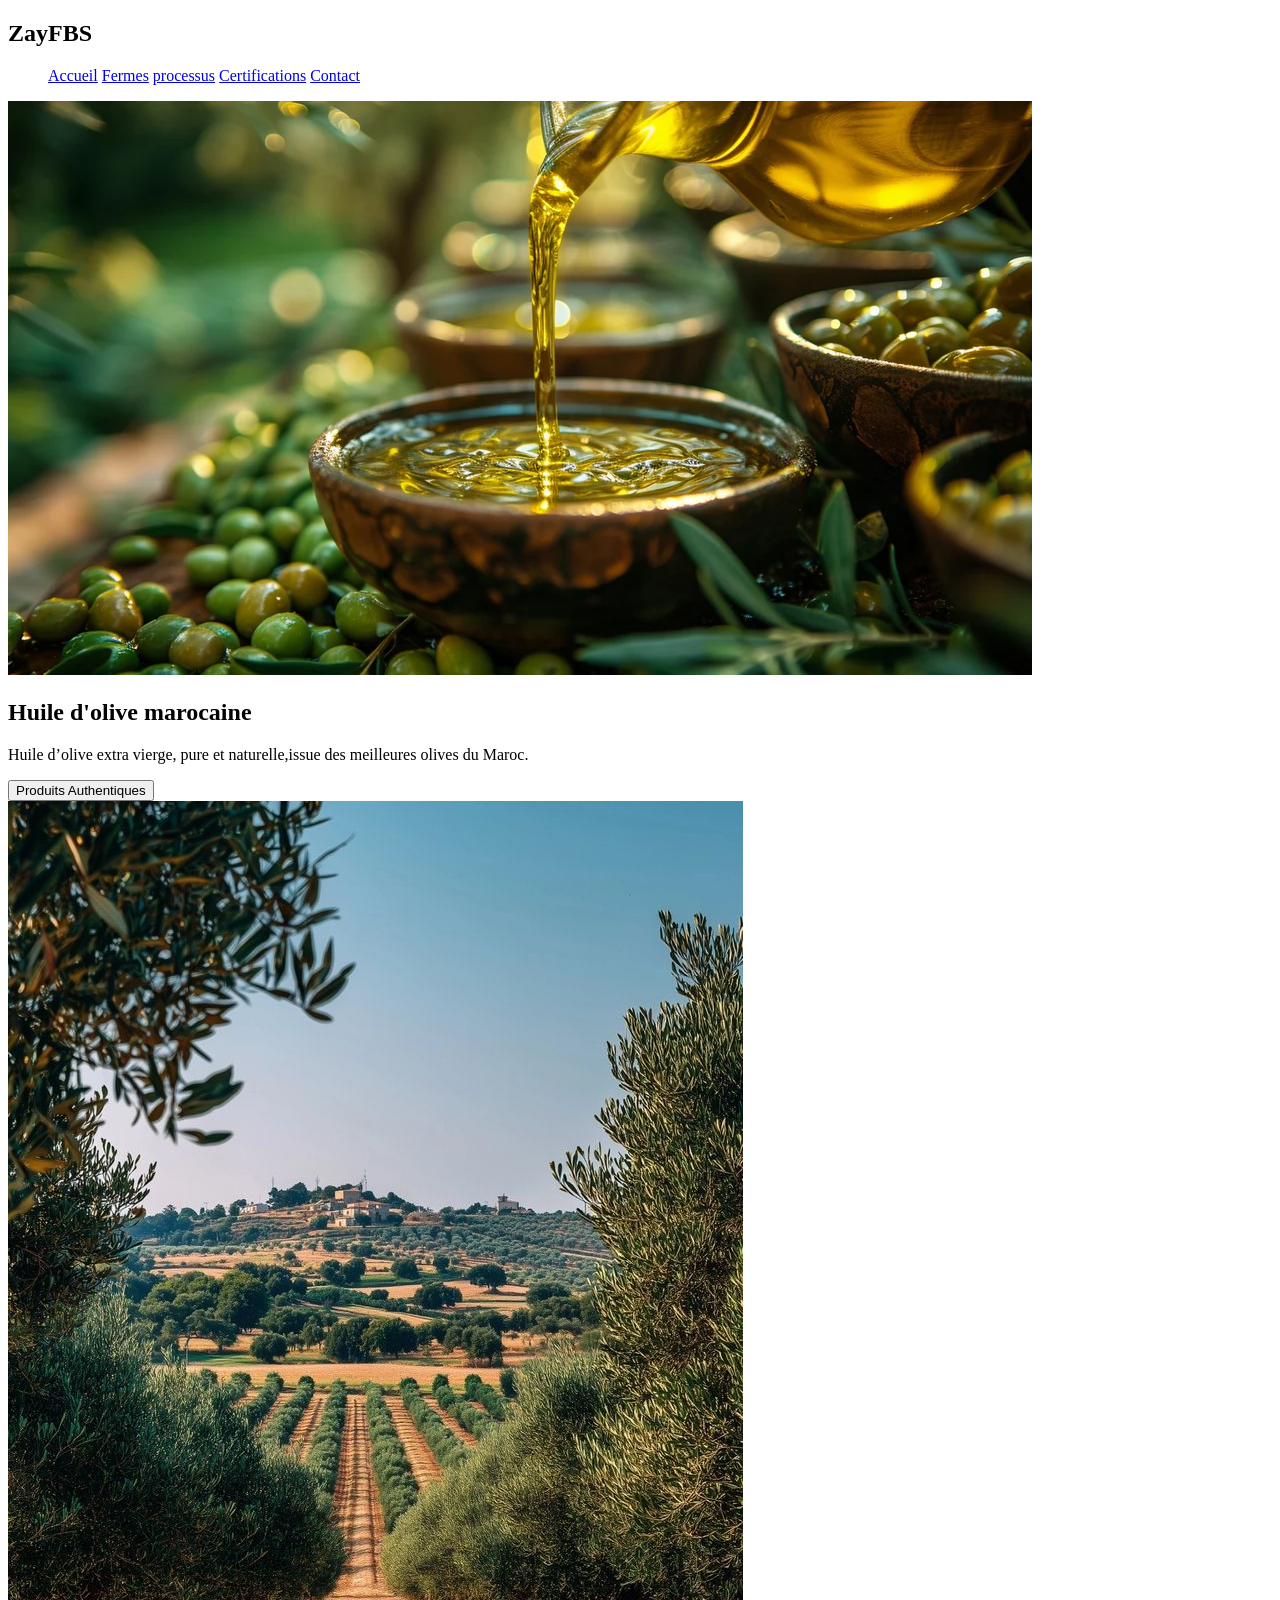
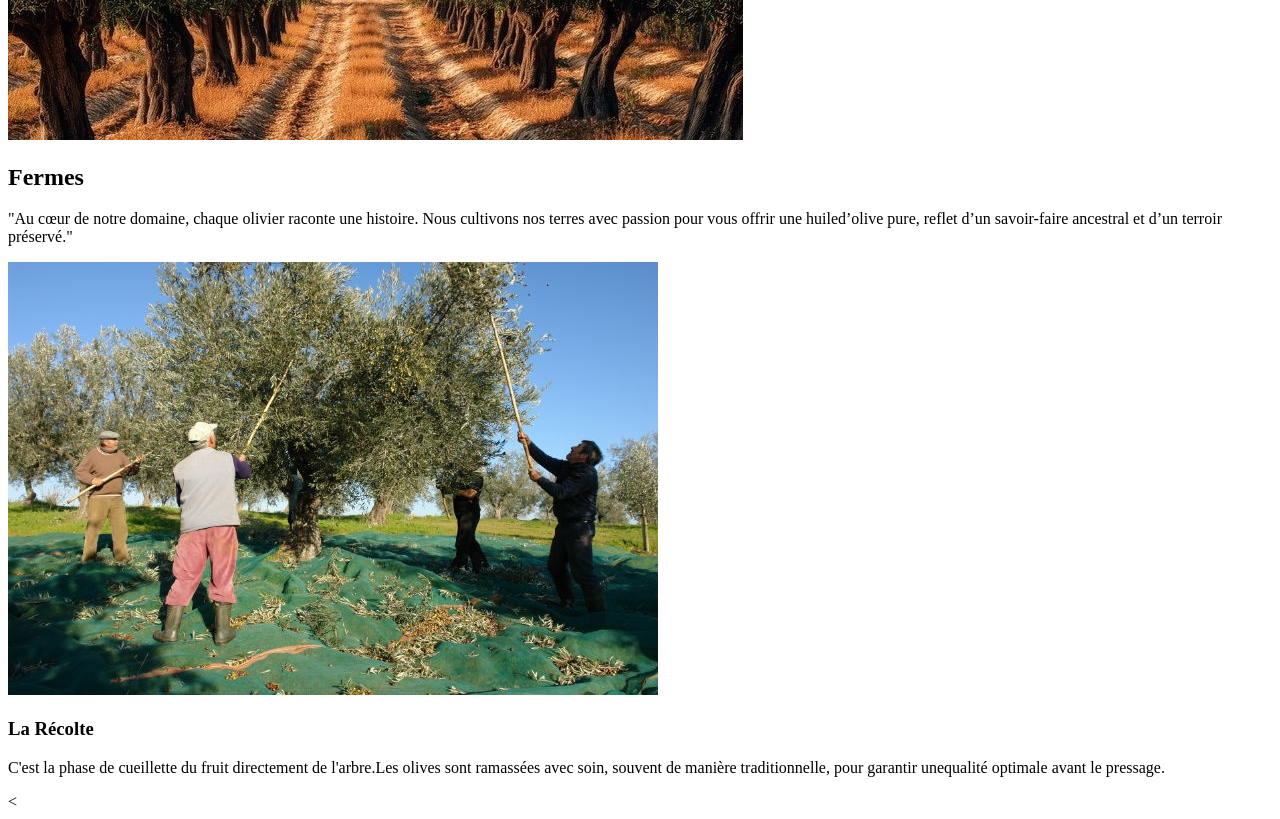
==== index.html @ ec57be5f "# Please enter the commit message for your changes. Lines starting # with '#' will be ignored, and a" ====
<!DOCTYPE html>
<html lang="en">
<head>
    <meta charset="UTF-8">
    <meta name="viewport" content="width=device-width, initial-scale=1.0">
    <title>ZayFBS</title>
</head>
<body>
   <header>
        <nav class="navbar">
            <h1 class="logo">ZayFBS</h1>
            <ul class="menu">
                <a href="#accueil">Accueil</a>
                <a href="fermes">Fermes</a>
                <a href="#favoris">processus</a>
                <a href="#certifications">Certifications</a>
                <a href="#contact">Contact</a>
            </ul>
        </nav>
        <section id="Accueil" class="hero">
        <img src="image/back.webp" alt="ZayFBS">
        <div class="hero-content">
            <h1>Huile d'olive marocaine</h1>
            <p>Huile d’olive extra vierge, pure et naturelle,issue des meilleures olives du Maroc.</p>
            <button>Produits Authentiques</button>
        </div>
    </section>
    <section>
        <div class="img">
        <img src="image/fermes.jpg">
        </div>
        <div class="img-content">
        <h1>Fermes</h1>
        <p>"Au cœur de notre domaine, chaque olivier raconte une histoire. 
            Nous cultivons nos terres avec passion pour vous offrir une huiled’olive pure, reflet d’un savoir-faire ancestral et d’un terroir préservé."</p>
            </div>
        </section>
    <section>
        <div class="card">
    <img src="image/E1.jpg">
    </div>
    <div class="card-content">
        <h3>La Récolte</h3>
        <p>C'est la phase de cueillette du fruit directement de l'arbre.Les olives sont ramassées avec soin, souvent
de manière traditionnelle, pour garantir unequalité optimale avant le pressage.</p>
    </div>
<
        
    </section>
    </header>
</body>
</html>
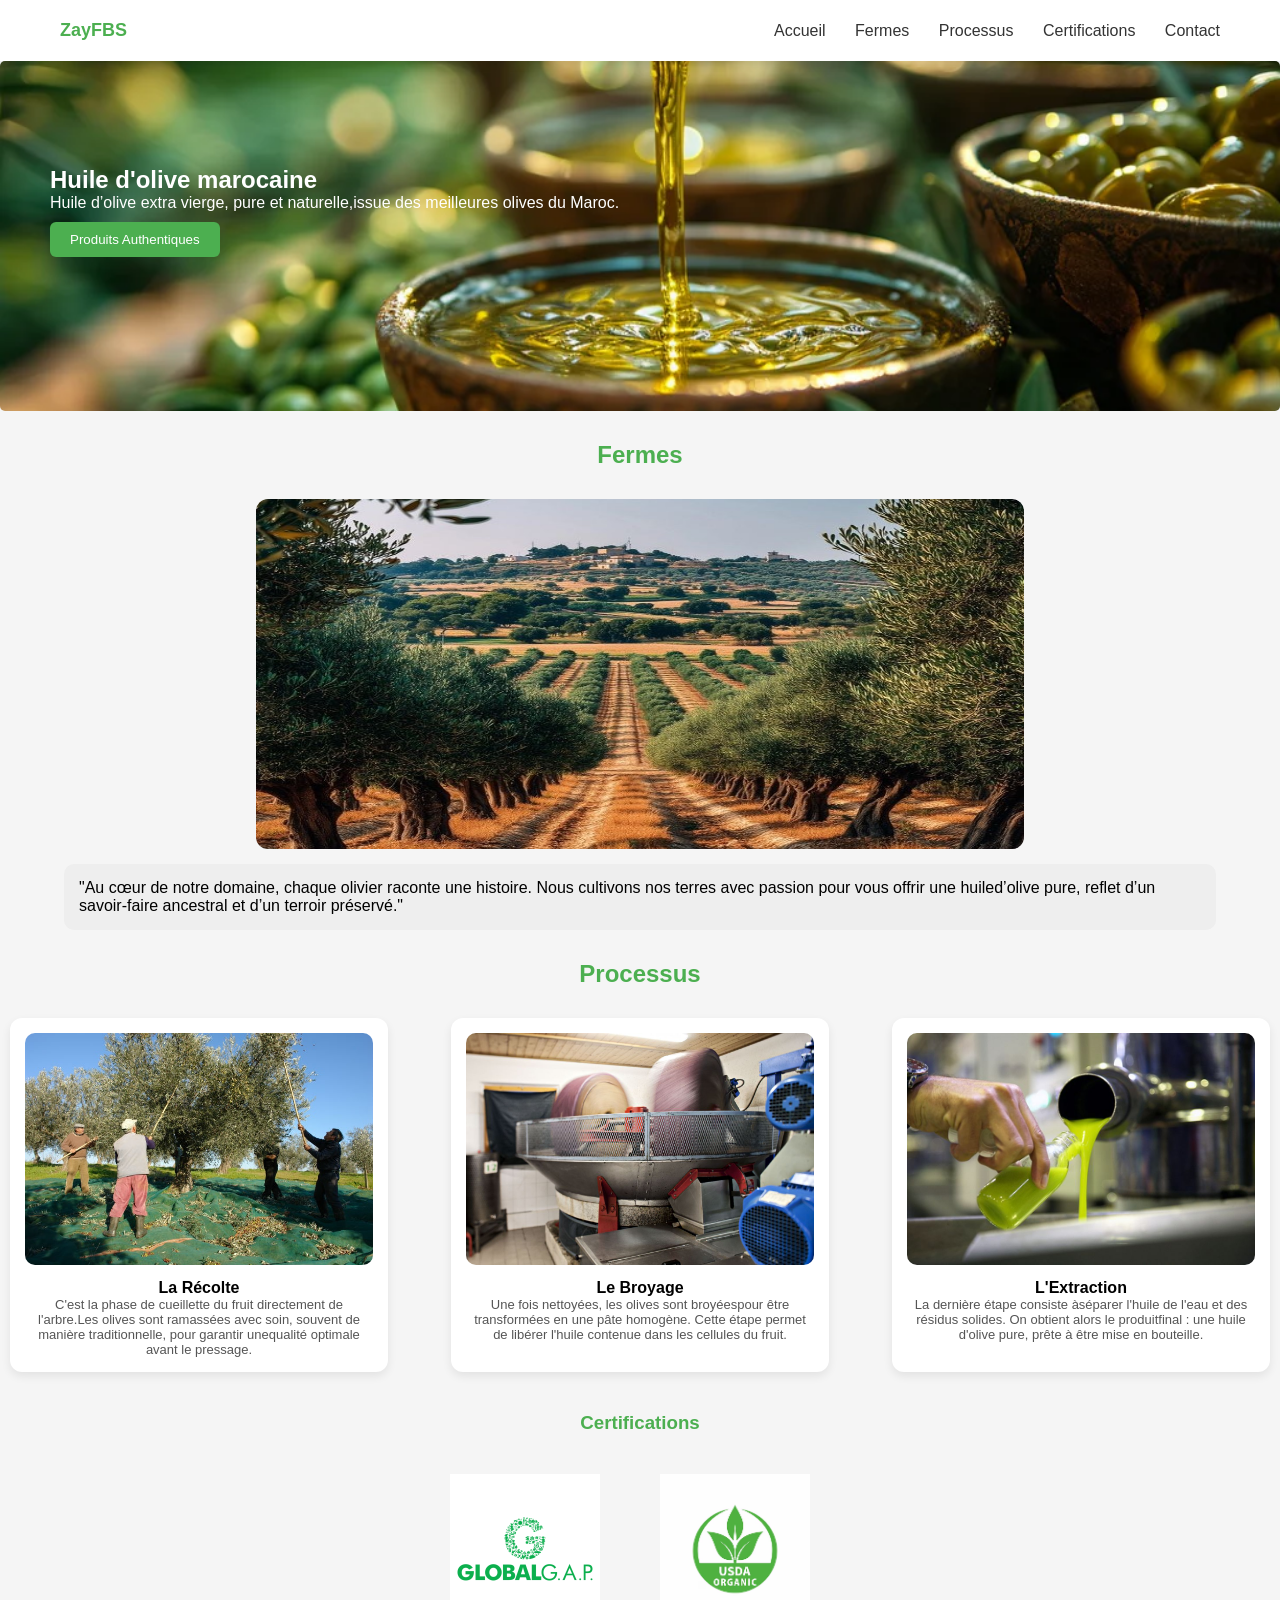
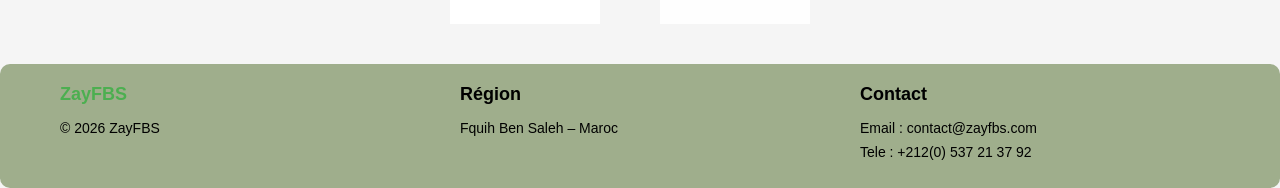
==== commit 32951d7f: "# Please enter the commit message for your changes. Lines starting # with '#' will be ignored, and a" ====
--- a/index.html
+++ b/index.html
@@ -4,20 +4,22 @@
     <meta charset="UTF-8">
     <meta name="viewport" content="width=device-width, initial-scale=1.0">
     <title>ZayFBS</title>
+    <link rel="stylesheet" href="style.css">
 </head>
 <body>
    <header>
         <nav class="navbar">
-            <h1 class="logo">ZayFBS</h1>
-            <ul class="menu">
-                <a href="#accueil">Accueil</a>
-                <a href="fermes">Fermes</a>
-                <a href="#favoris">processus</a>
-                <a href="#certifications">Certifications</a>
-                <a href="#contact">Contact</a>
-            </ul>
-        </nav>
-        <section id="Accueil" class="hero">
+    <h1 class="logo">ZayFBS</h1>
+    <ul class="nav-menu">
+        <a href="#accueil">Accueil</a>
+        <a href="#Fermes">Fermes</a>
+        <a href="#Processus">Processus</a>
+        <a href="#Certifications">Certifications</a>
+<a href="#contact">Contact</a>
+    </ul>
+</nav>
+         </header>
+        <section  class="hero">
         <img src="image/back.webp" alt="ZayFBS">
         <div class="hero-content">
             <h1>Huile d'olive marocaine</h1>
@@ -25,28 +27,65 @@
             <button>Produits Authentiques</button>
         </div>
     </section>
-    <section>
+    <section id="Fermes">
+         <h1 class="title">Fermes</h1>
         <div class="img">
         <img src="image/fermes.jpg">
+
         </div>
-        <div class="img-content">
-        <h1>Fermes</h1>
+        <div class="title-content">
         <p>"Au cœur de notre domaine, chaque olivier raconte une histoire. 
             Nous cultivons nos terres avec passion pour vous offrir une huiled’olive pure, reflet d’un savoir-faire ancestral et d’un terroir préservé."</p>
             </div>
         </section>
-    <section>
-        <div class="card">
-    <img src="image/E1.jpg">
-    </div>
-    <div class="card-content">
-        <h3>La Récolte</h3>
-        <p>C'est la phase de cueillette du fruit directement de l'arbre.Les olives sont ramassées avec soin, souvent
+        <section id="Processus">
+    <h2 class="processus-title">Processus</h2>
+    
+    <div class="processus-grid">
+        <div class="processus-item">
+            <img src="image/E1.jpg" alt="La Récolte">
+            <h1>La Récolte</h1>
+            <p>C'est la phase de cueillette du fruit directement de l'arbre.Les olives sont ramassées avec soin, souvent
 de manière traditionnelle, pour garantir unequalité optimale avant le pressage.</p>
-    </div>
-<
+            </div>
+ <div class="processus-item">
+            <img src="image/E2.jpg" alt="Le Broyage">
+            <h1>Le Broyage</h1>
+            <p>Une fois nettoyées, les olives sont broyéespour être transformées en une pâte homogène.
+ Cette étape permet de libérer l'huile contenue dans les cellules du fruit.</p>
+            </div>
+<div class="processus-item">
+                <img src="image/E3.jpg" alt=" L'Extraction">
+                <h1> L'Extraction</h1>
+                <p>La dernière étape consiste àséparer l'huile de l'eau et des résidus solides. On obtient alors le produitfinal : 
+                    une huile d'olive pure, prête à être mise en bouteille.</p>
+            </div>
+        </section>
         
-    </section>
-    </header>
-</body>
+        <h3 class="Certifications-title">Certifications</h3>
+        <section id="Certifications">
+            
+            <div class="img-Certifications">
+                <img src="image/gap.png">
+          
+            <div class="img-Certifications">
+                <img src="image/us.avif">
+            </div>
+         </section>
+         <footer>
+        <div class="footer-logo">
+            <h2>ZayFBS</h2>
+            <p>© 2026 ZayFBS</p>
+       </div>
+       <div class="footer-Région">
+            <h2>Région</h2>
+            <p>Fquih Ben Saleh – Maroc</p>
+       </div>
+       <div id="contact" class="footer-contact">
+        <h2> Contact</h2>
+        <p>Email : contact@zayfbs.com</p>
+        <p>Tele : +212(0) 537 21 37 92</p>
+     </div>
+   </footer>
+    </body>
 </html>
--- a/style.css
+++ b/style.css
@@ -0,0 +1,220 @@
+/*RESET */
+* {
+    margin: 0;
+    padding: 0px ;
+    box-sizing: border-box;
+}
+
+body {
+    font-family: Arial, sans-serif;
+    background: #f5f5f5;
+    overflow-x: hidden;
+}
+header {
+    position: sticky;
+    top: 0;
+    z-index: 1000;
+}
+
+/*NAVBAR STICKY*/
+.navbar {
+    display: flex;
+    justify-content: space-between;
+    align-items: center;
+    border-bottom: 1px solid var(--border);
+  box-shadow: 0 4px 12px rgba(0, 0, 0, 0.05);
+
+    padding: 20px 60px;
+    background: white;
+    box-shadow: 0 2px 10px rgba(0,0,0,0.1);
+}
+
+.logo {
+    color: #4CAF50;
+    font-size: large;
+}
+
+.nav-menu a {
+    margin-left: 25px;
+    text-decoration: none;
+    color: #333;
+}
+
+.nav-menu a:hover {
+    color: #4CAF50;
+}
+
+/* HERO*/
+.hero {
+    position: relative;
+    height: 350px;
+}
+
+.hero img {
+    width: 100%;
+    height: 100%;
+    object-fit: cover;
+    border-radius: 5px;
+}
+
+.hero-content {
+    position: absolute;
+    top: 30%;
+    left: 50px;
+    color: white;
+}
+
+.hero-content button {
+    margin-top: 10px;
+    padding: 10px 20px;
+    background: #4CAF50;
+    border: none;
+    color: white;
+    border-radius: 6px;
+}
+
+/* FERMES */
+.title {
+    margin: 30px;
+    color: #4CAF50;
+    text-align: center;
+}
+
+.img img {
+    width: 60%;
+    display: block;
+    margin: auto;
+    border-radius: 12px;
+    height: 350px;
+
+}
+
+.title-content {
+    width: 90%;
+    margin: 15px auto;
+    background: #eee;
+    padding: 15px;
+    border-radius: 10px;
+}
+
+/*PROCESSUS*/
+.processus-section {
+    padding: 30px;
+}
+
+.processus-title {
+    color: #4CAF50;
+    margin: 30px;
+    text-align: center;
+}
+
+/* SPACE BETWEEN */
+.processus-grid {
+    display: flex;
+    justify-content: space-between;
+    gap: 20px;
+    padding: 0px 10px 0px 10px;;
+}
+
+/* cards */
+.processus-item {
+    width: 30%;
+    background: white;
+    padding: 15px;
+    border-radius: 12px;
+    box-shadow: 0 4px 10px rgba(0,0,0,0.08);
+}
+
+.processus-item img {
+    width: 100%;
+    border-radius: 10px;
+    margin-bottom: 10px;
+}
+
+.processus-item h1 {
+    font-size: 16px;
+    text-align: center;
+}
+
+.processus-item p {
+    font-size: 13px;
+    color: #555;
+    text-align: center;
+}
+
+/* CERTIFICATIONS CENTER  */
+
+#Certifications{
+    display: flex;
+    justify-content: center;
+   
+}
+.Certifications-title {
+    padding: 40px 40px 0px 40px;
+    text-align: center; 
+    color: #4CAF50;
+}
+
+.img-Certifications {
+    display: flex;
+    gap: 40px;
+    margin: 20px;
+    justify-content: center;
+    align-items: center;
+    
+}
+
+.img-Certifications img {
+    width: 150px;
+    
+}
+
+/* ================= FOOTER ================= */
+footer {
+    background: #9fae8c; 
+    color: black;
+    padding: 20px 60px;
+    border-radius: 10px;
+}
+
+/* grid layout */
+footer {
+    display: grid;
+    grid-template-columns: repeat(3, 1fr);
+    gap: 40px;
+}
+
+/* titles */
+footer h2 {
+    color: black;
+    font-size: 18px;
+    margin-bottom: 15px;
+}
+
+/* text */
+footer p {
+    font-size: 14px;
+    margin-bottom: 8px;
+    color: black;
+}
+
+/* logo special */
+.footer-logo h2 {
+    color: #4CAF50;
+}
+
+/* hover effect */
+footer p:hover {
+    color: white;
+    cursor: pointer;
+    transition: 0.3s;
+}
+
+
+/* responsive */
+@media (max-width: 768px) {
+    footer {
+        grid-template-columns: 1fr;
+        text-align: center;
+    }
+}
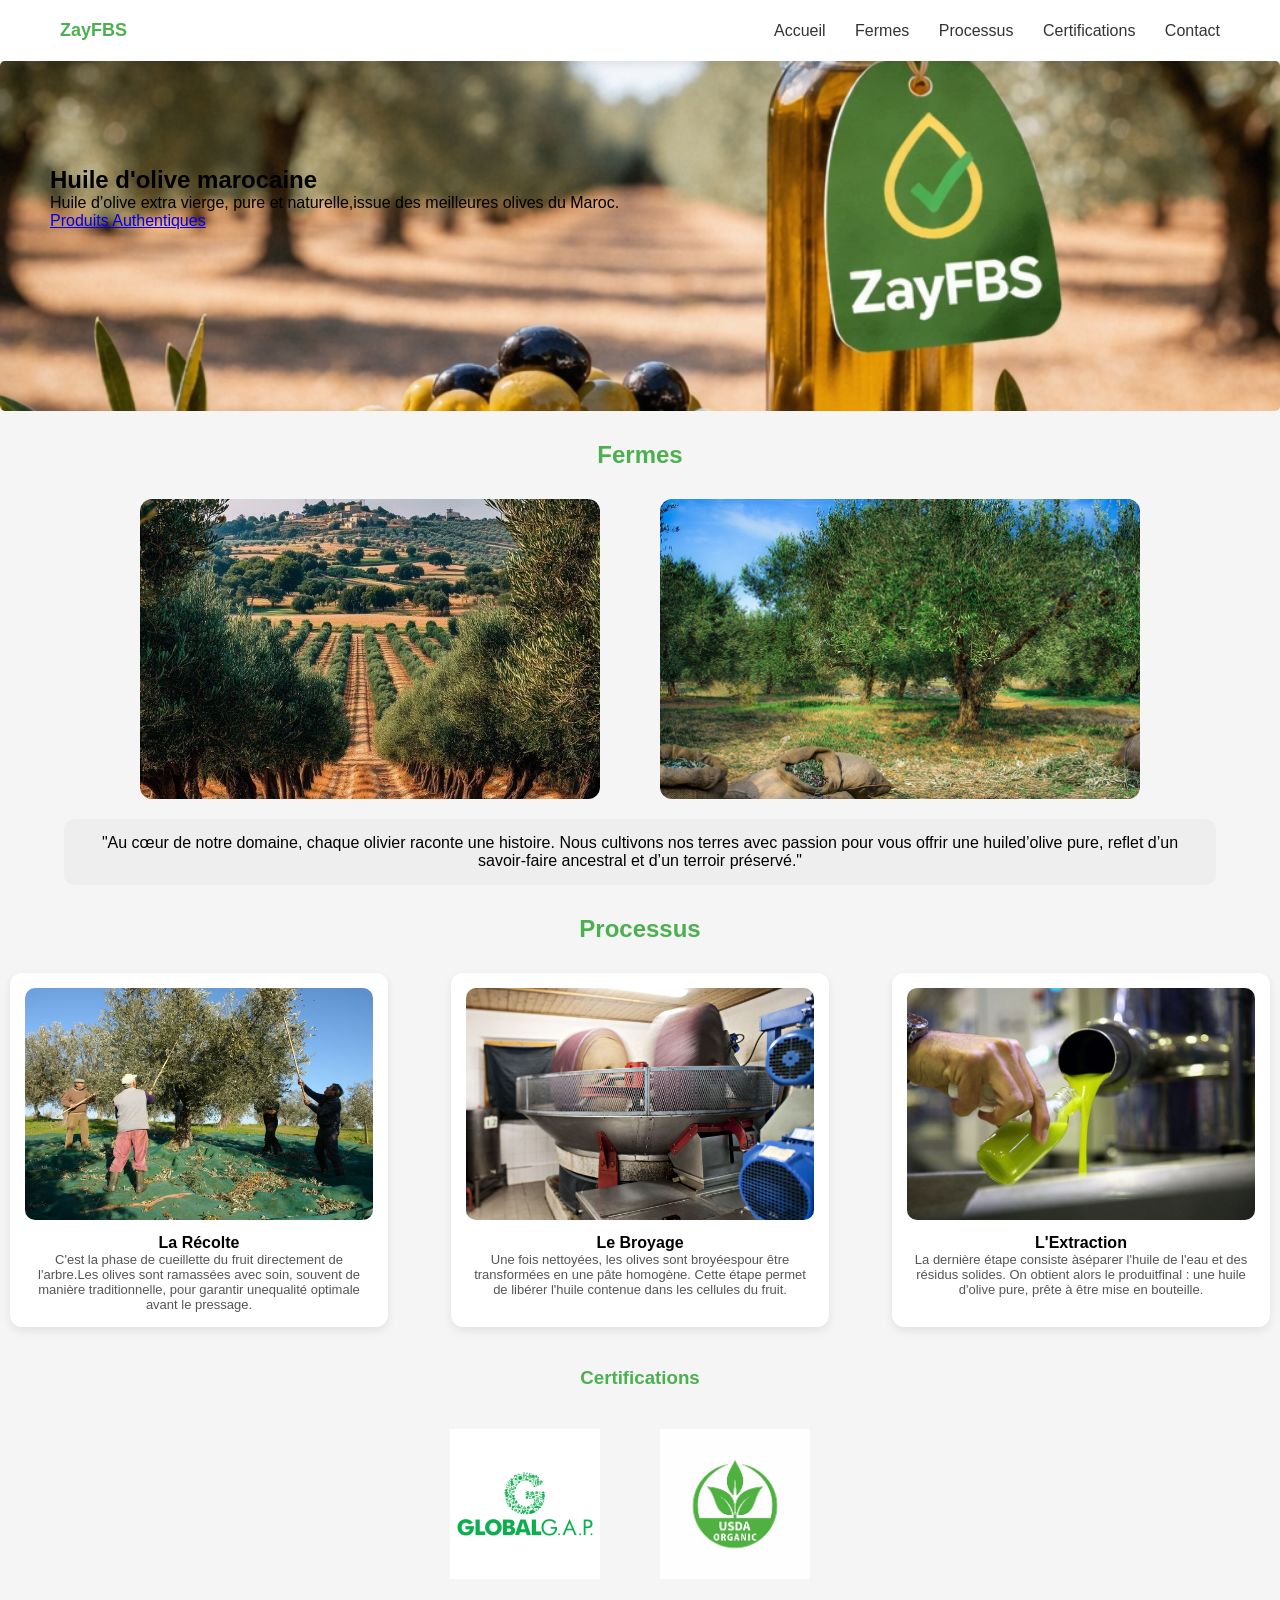
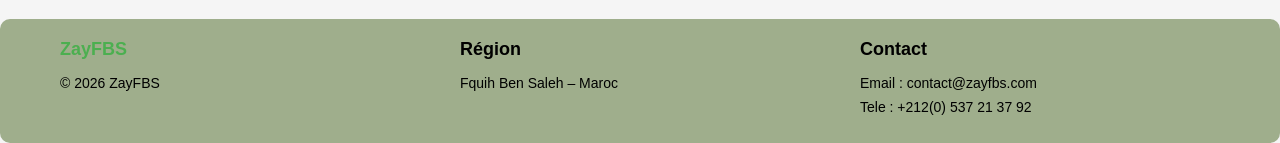
==== commit 544ec077: "# Please enter the commit message for your changes. Lines starting # with '#' will be ignored, and a" ====
--- a/index.html
+++ b/index.html
@@ -15,23 +15,25 @@
         <a href="#Fermes">Fermes</a>
         <a href="#Processus">Processus</a>
         <a href="#Certifications">Certifications</a>
-<a href="#contact">Contact</a>
+        <a href="#contact">Contact</a>
     </ul>
 </nav>
          </header>
         <section  class="hero">
-        <img src="image/back.webp" alt="ZayFBS">
+        <img src="image/ferme L.png" alt="ZayFBS">
         <div class="hero-content">
             <h1>Huile d'olive marocaine</h1>
             <p>Huile d’olive extra vierge, pure et naturelle,issue des meilleures olives du Maroc.</p>
-            <button>Produits Authentiques</button>
+            <a href="produits.html"class="btn">Produits Authentiques</a>
         </div>
     </section>
     <section id="Fermes">
          <h1 class="title">Fermes</h1>
-        <div class="img">
+         <div class="Fermes-grid">
+        
         <img src="image/fermes.jpg">
-
+        <img src="image/fermes 2.jpg">
+             
         </div>
         <div class="title-content">
         <p>"Au cœur de notre domaine, chaque olivier raconte une histoire. 
--- a/style.css
+++ b/style.css
@@ -4,6 +4,9 @@
     padding: 0px ;
     box-sizing: border-box;
 }
+html{
+    scroll-behavior: smooth;
+}
 
 body {
     font-family: Arial, sans-serif;
@@ -57,21 +60,22 @@
     border-radius: 5px;
 }
 
-.hero-content {
+.hero-content  {
     position: absolute;
     top: 30%;
     left: 50px;
-    color: white;
-}
-
-.hero-content button {
+    color: black
+}
+
+/* .hero-content  {
     margin-top: 10px;
     padding: 10px 20px;
     background: #4CAF50;
     border: none;
-    color: white;
-    border-radius: 6px;
-}
+    color:black;
+    border-radius: 10px;
+   
+} */
 
 /* FERMES */
 .title {
@@ -80,21 +84,32 @@
     text-align: center;
 }
 
-.img img {
-    width: 60%;
-    display: block;
+/* container dyal images */
+.Fermes-grid {
+    display: flex;
+    justify-content: center;   
+    gap: 60px;                 
+    width: 100%;             
+    max-width: 1000px;         
     margin: auto;
+}
+
+/* images */
+.Fermes-grid img {
+    width: 48%;                
+    height: 300px;
+    object-fit: cover;
     border-radius: 12px;
-    height: 350px;
-
-}
-
+}
+
+/* text */
 .title-content {
     width: 90%;
-    margin: 15px auto;
+    margin: 20px auto;
     background: #eee;
     padding: 15px;
     border-radius: 10px;
+    text-align: center;
 }
 
 /*PROCESSUS*/
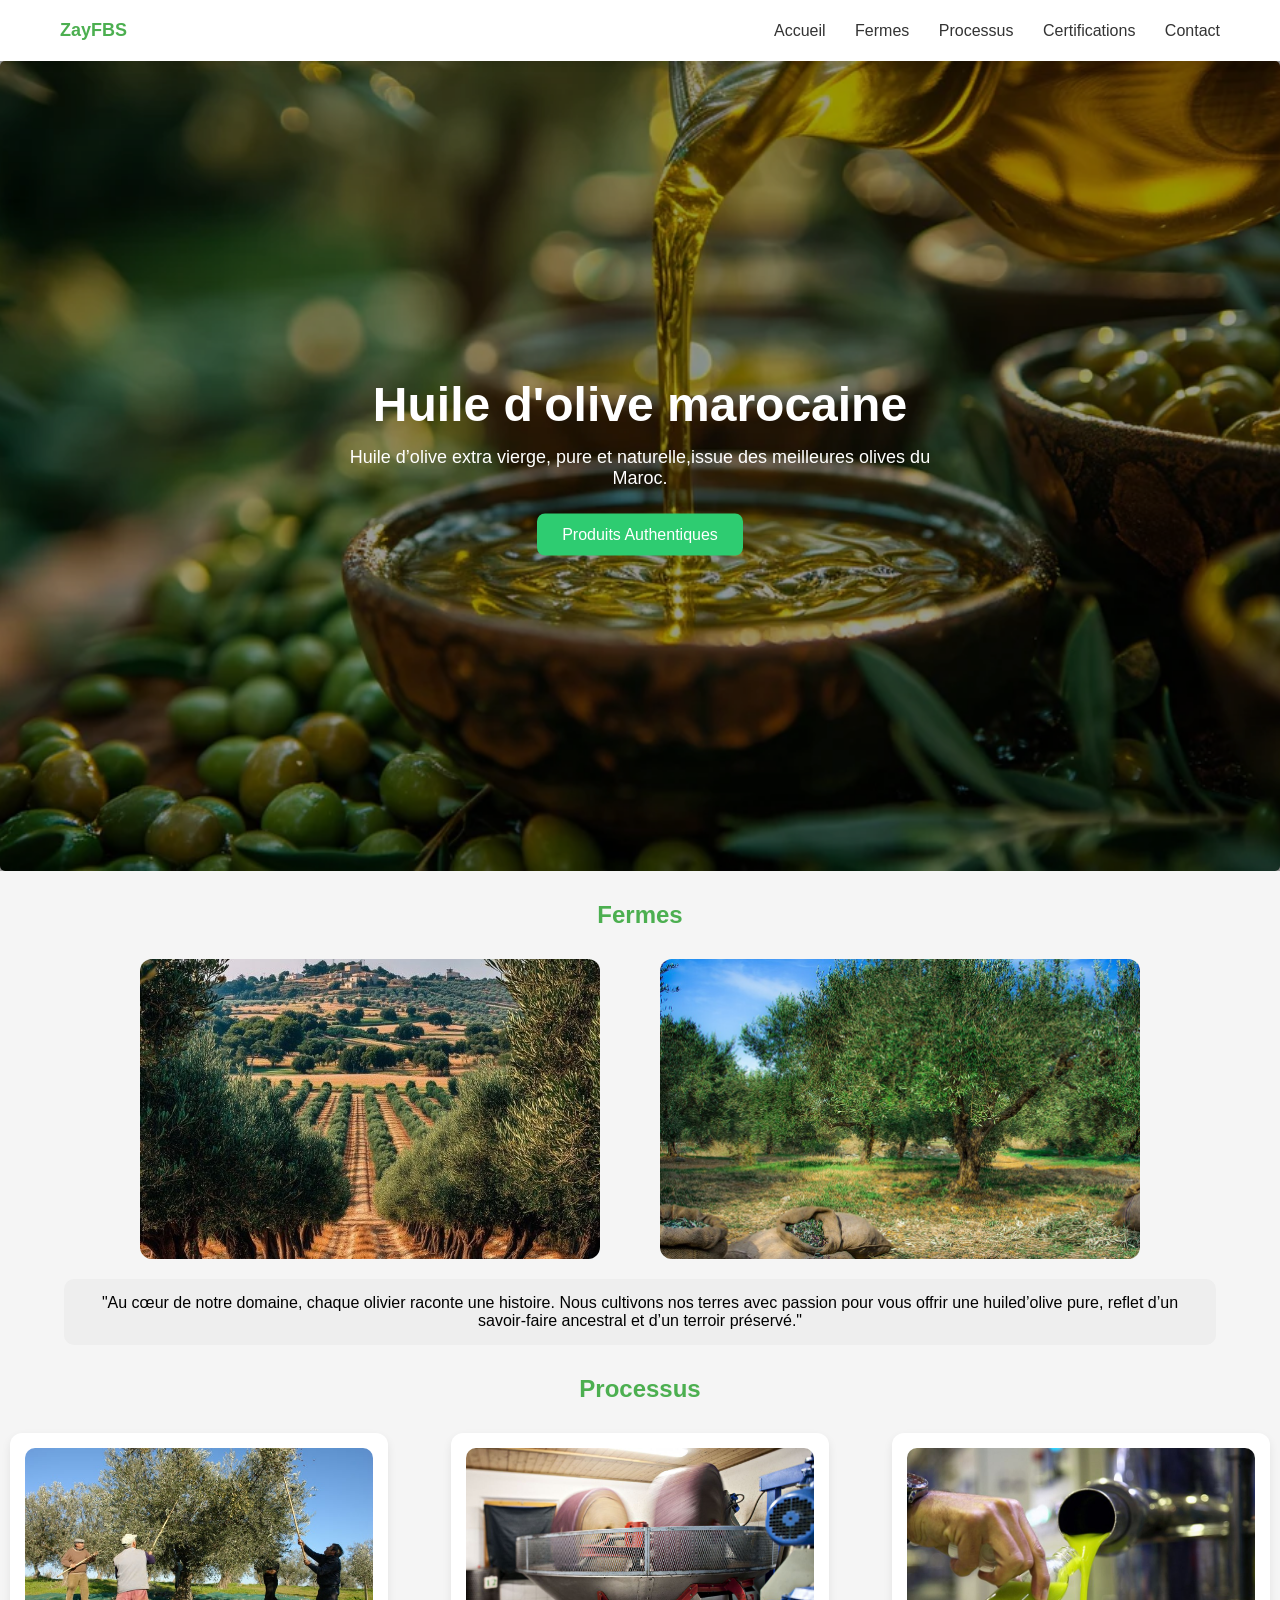
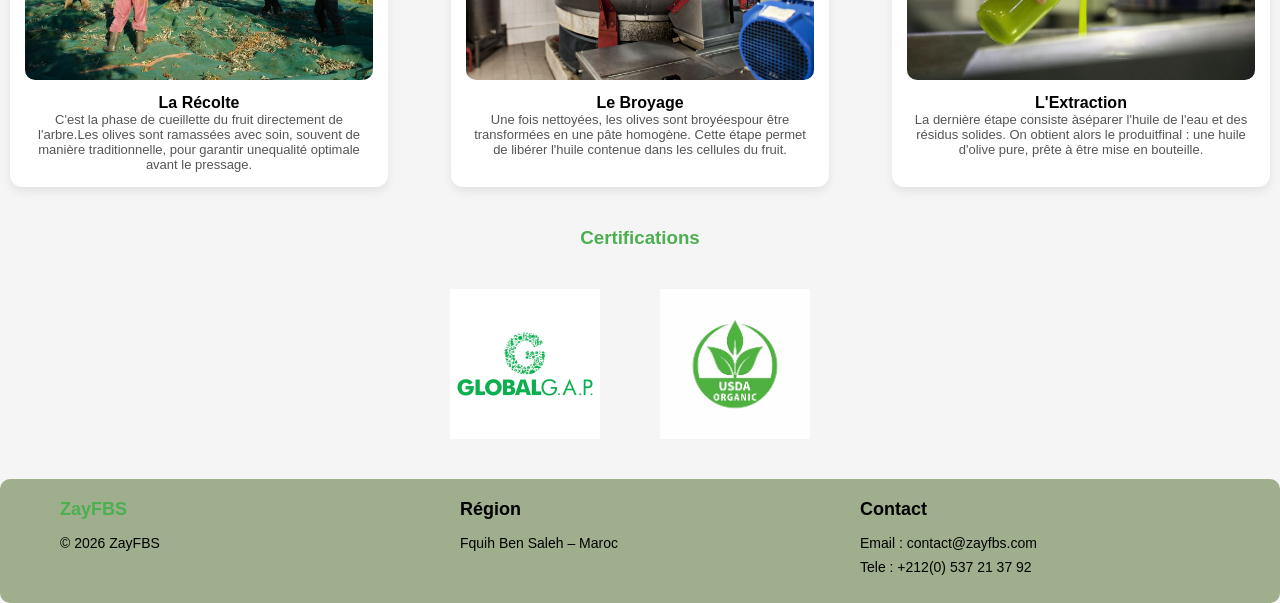
==== commit f5ac0e1f: "# Please enter the commit message for your changes. Lines starting # with '#' will be ignored, and a" ====
--- a/index.html
+++ b/index.html
@@ -20,7 +20,7 @@
 </nav>
          </header>
         <section  class="hero">
-        <img src="image/ferme L.png" alt="ZayFBS">
+        <img src="image/back.webp" alt="ZayFBS">
         <div class="hero-content">
             <h1>Huile d'olive marocaine</h1>
             <p>Huile d’olive extra vierge, pure et naturelle,issue des meilleures olives du Maroc.</p>
--- a/style.css
+++ b/style.css
@@ -1,4 +1,3 @@
-/*RESET */
 * {
     margin: 0;
     padding: 0px ;
@@ -19,7 +18,6 @@
     z-index: 1000;
 }
 
-/*NAVBAR STICKY*/
 .navbar {
     display: flex;
     justify-content: space-between;
@@ -47,7 +45,6 @@
     color: #4CAF50;
 }
 
-/* HERO*/
 .hero {
     position: relative;
     height: 350px;
@@ -60,22 +57,68 @@
     border-radius: 5px;
 }
 
-.hero-content  {
+.hero {
+    position: relative;
+    width: 100%;
+    height: 90vh;
+    overflow: hidden;
+}
+
+.hero img {
+    width: 100%;
+    height: 100%;
+    object-fit: cover;
+}
+
+.hero::after {
+    content: "";
     position: absolute;
-    top: 30%;
-    left: 50px;
-    color: black
-}
-
-/* .hero-content  {
-    margin-top: 10px;
-    padding: 10px 20px;
-    background: #4CAF50;
-    border: none;
-    color:black;
-    border-radius: 10px;
-   
-} */
+    top: 0;
+    left: 0;
+    width: 100%;
+    height: 100%;
+    background: rgba(0, 0, 0, 0.4);
+}
+
+.hero-content {
+    position: absolute;
+    top: 50%;
+    left: 50%;
+    transform: translate(-50%, -50%);
+    color: white;
+    text-align: center;
+    z-index: 1;
+    max-width: 600px;
+}
+
+
+.hero-content h1 {
+    font-size: 48px;
+    margin-bottom: 15px;
+}
+
+
+.hero-content p {
+    font-size: 18px;
+    margin-bottom: 25px;
+}
+
+
+.btn {
+    display: inline-block;
+    padding: 12px 25px;
+    background: #2ecc71; /* أخضر */
+    color: white;
+    text-decoration: none;
+    border-radius: 8px;
+    font-size: 16px;
+    transition: 0.3s;
+}
+
+.btn:hover {
+    background: #27ae60; /* أخضر غامق */
+    transform: scale(1.05);
+}
 
 /* FERMES */
 .title {
